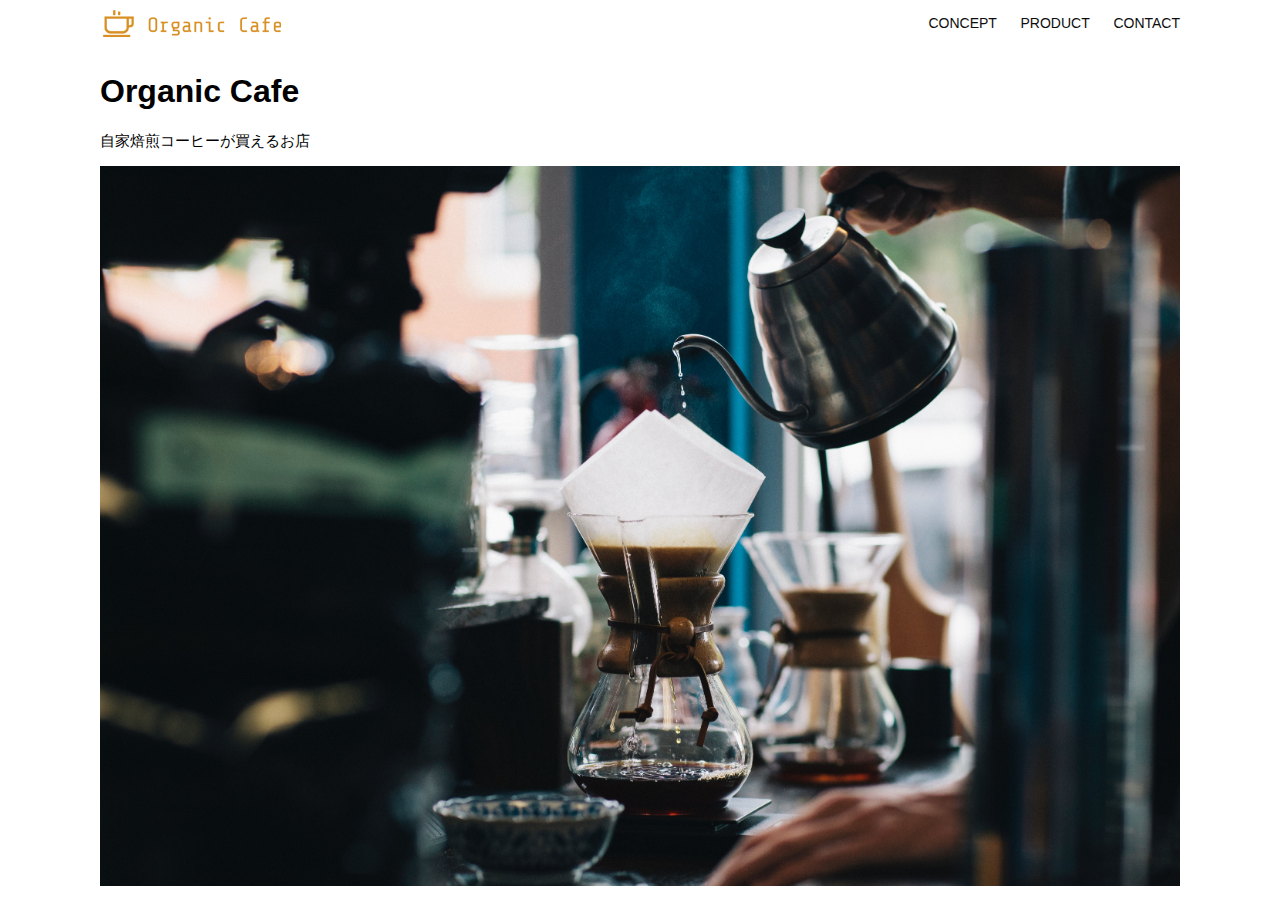
==== html-css-kadai_013/index.html @ bb40d6d4 "Add files via upload" ====
<!DOCTYPE html>
<html>
  <head>
    <title>Organic Cafe</title>
    <meta charset="UTF-8" />
    <meta name="description" content="自家焙煎のコーヒーがお家で楽しめるOrganic Cafe"/>
    <meta name="viewport" content="width=device-width, initial-scale=1.0" />
    <link rel="stylesheet" href="style.css" />
  </head>
  <body>
    <!-- ヘッダー -->
    <header>
      <!-- ロゴ -->
      <a href="index.html" id="logo"><img src="images/logo.png" alt="トップページに戻る"/></a>
      <!-- PC用ナビゲーション -->
      <nav id="nav-pc">
        <a href="index.html#concept">CONCEPT</a>
        <a href="index.html#product">PRODUCT</a>
        <a href="index.html#contact">CONTACT</a>
      </nav>
       <!-- ハンバーガーメニュー画像 -->
        <img id="menu-sp" src="button-menu.png" alt="ナビゲーションを開く" onclick="document.getElementById('nav-sp').style.display = 'block';">
    <!-- ここにSP向けのナビゲーションのコードを追加します -->
     <nav id="nav-sp" style="direction: none;">
<img src="close" src=images="button-close.png" alt="ナビゲーションを閉じる"  onclick="document.getElementById('nav-sp').style.display = 'none';">
<nav id="nav-sp" style="display: none;">
  <img id="close" src="images/button-close.png" alt="ナビゲーションを閉じる" onclick="document.getElementById('nav-sp').style.display = 'none';">
  <a id="logo-sp" href="index.html" onclick="document.getElementById('nav-sp').style.display = 'none';"><img src="images/logo-sp.png" alt="トップページに戻る"></a>
  <a class="menu" href="index.html#concept" onclick="document.getElementById('nav-sp').style.display = 'none';">CONCEPT</a>
  <a class="menu" href="index.html#product" onclick="document.getElementById('nav-sp').style.display = 'none';">PRODUCT</a>
  <a class="menu" href="index.html#contact" onclick="document.getElementById('nav-sp').style.display = 'none';">CONTACT</a>
</nav>
</header>

    <main>
      <article>
        <!-- メインビジュアル -->
        <section id="main-visual">
          <div id="main-message">
            <h1>Organic Cafe</h1>
            <p>自家焙煎コーヒーが買えるお店</p>
          </div>
          <img src="images/main-image.jpg" alt="コーヒーをハンドドリップで淹れる画像"/>
        </section>
      </article>
    </main>
  </body>
</html>
---- html-css-kadai_013/style.css ----
/* PC、スマホ共通スタイル */
body {
  font-family: "Source Sans Pro", "Hiragino Kaku Gothic ProN", Meiryo, Arial,
    sans-serif;
}

p {
  font-size: 15px;
}

#main-visual>img {
  width: 100%;
}

/*================
PC用のスタイル 
=================*/
@media screen and (min-width: 768px) {
  /* 横幅設定 */
  body {
    max-width: 1080px;
    min-width: 960px;
    margin: 0 auto 0 auto;
  }

  /* ヘッダー */
  header {
    display: flex;
    justify-content: space-between;
  }

  /* ナビゲーションのレイアウト */
  #nav-pc {
    text-align: right;
    font-size: 14px;
    padding-top: 15px;
  }

  /* ナビゲーションのリンクの装飾設定 */
  #nav-pc>a {
    text-decoration: none;
    margin-left: 20px;
  }

  #nav-pc>a:link {
    color: #0d0d0d;
  }

  #nav-pc>a:visited {
    color: #0d0d0d;
  }

  #nav-pc>a:hover {
    color: #0d0d0d;
    text-decoration: underline;
  }

  #nav-pc>a:active {
    color: #0d0d0d;
  }
}
@media only screen and (max-width: 767px) {
  /* body要素のスタイル */
  body {
    min-width: 375px;
    margin: 0;
  }
#nav-pc{
  display: none;
}
/* ハンバーガーメニューのスタイル */
#menu-sp {
  float: right;
  padding: 0;
}
/* スマホ用ナビゲーションのスタイル */
#nav-sp {
  background-color: #ce933e;
  position: absolute;
  left: 0;
  top: 0;
  height: 100%;
  width: 100%;
  display: none;
  z-index: 100;
}

/* 閉じるボタンのスタイル */
#close {
    position: adsolute;
    top: 20px;
    right: 20px;
  }

  /* ナビゲーションメニュー用ロゴのスタイル */
  #logo-sp {
    margin: 80px 0 30px 20px;
  }

  /* ナビゲーションのリンクの装飾設定 */
  #nav-sp > a {
    display: block;
  }

  #nav-sp > a:link {
    color: #ffffff;
  }
  #nav-sp > a:visited {
    color: #ffffff;
  }
  #nav-sp > a:hover {
    color: #ffffff;
    text-decoration: underline;
  }
  #nav-sp > a:active {
    color: #ffffff;
  }
  #nav-sp > .menu {
    text-decoration: none;
    display: block;
    margin: 0 20px 0 20px;
    height: 44px;
    font-size: 16px;
    background-image: url("images/arrow.png");
    background-repeat: no-repeat;
    background-position: right top;
  }
}
/* PCの画面幅の場合にSPのナビゲーションを非表示にする */
@media only screen and (min-width: 768px) {
  #menu-sp {
    display: none;
  }
  #nav-sp {
    display: none;
  }
}
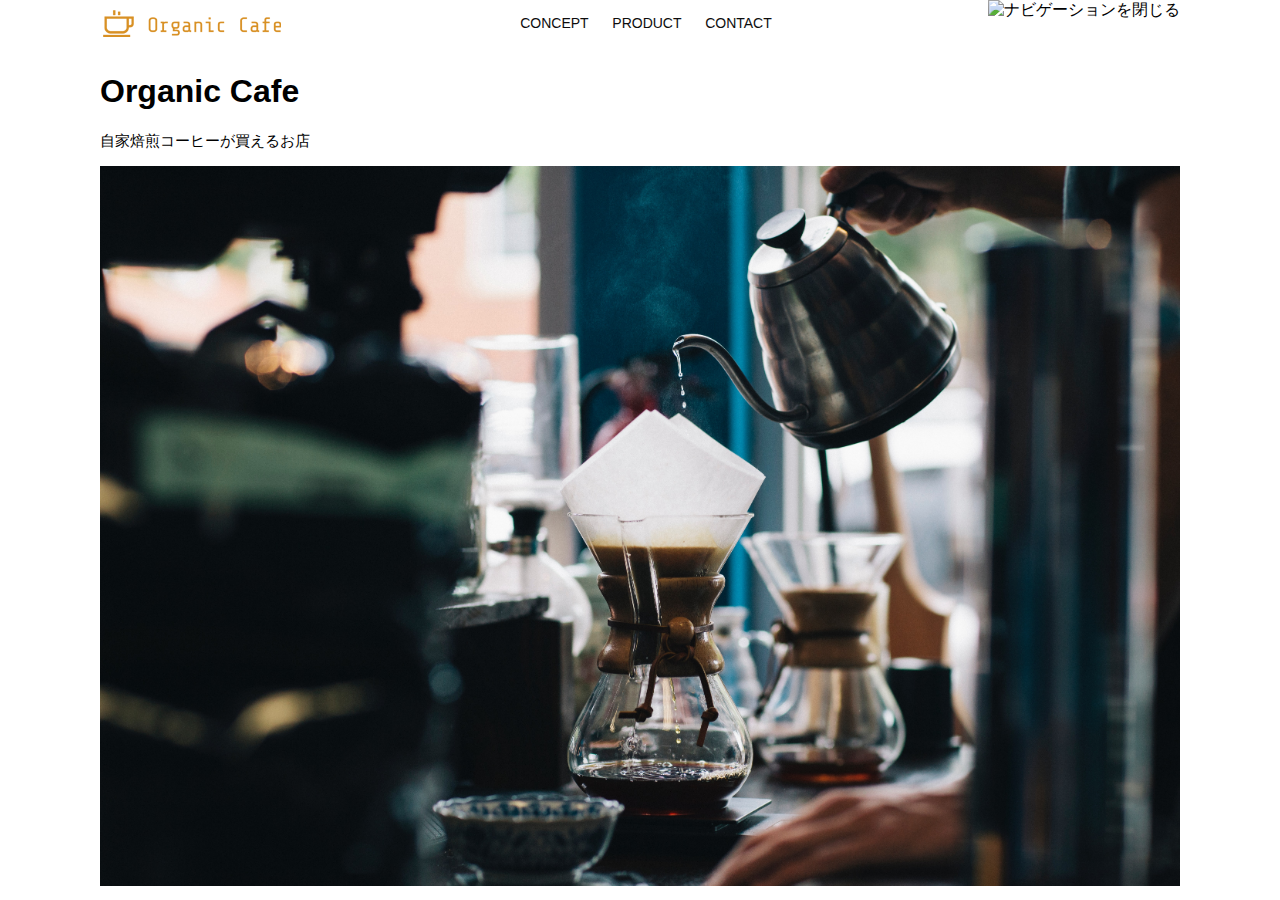
==== commit fd0f2c2b: "Add files via upload" ====
--- a/html-css-kadai_013/index.html
+++ b/html-css-kadai_013/index.html
@@ -19,11 +19,11 @@
         <a href="index.html#contact">CONTACT</a>
       </nav>
        <!-- ハンバーガーメニュー画像 -->
-        <img id="menu-sp" src="button-menu.png" alt="ナビゲーションを開く" onclick="document.getElementById('nav-sp').style.display = 'block';">
+        <img id="menu-sp" src="images/button-menu.png" alt="ナビゲーションを開く" onclick="document.getElementById('nav-sp').style.display = 'block';">
     <!-- ここにSP向けのナビゲーションのコードを追加します -->
      <nav id="nav-sp" style="direction: none;">
 <img src="close" src=images="button-close.png" alt="ナビゲーションを閉じる"  onclick="document.getElementById('nav-sp').style.display = 'none';">
-<nav id="nav-sp" style="display: none;">
+<nav id="nav-sp-duplicate" style="display: none;">
   <img id="close" src="images/button-close.png" alt="ナビゲーションを閉じる" onclick="document.getElementById('nav-sp').style.display = 'none';">
   <a id="logo-sp" href="index.html" onclick="document.getElementById('nav-sp').style.display = 'none';"><img src="images/logo-sp.png" alt="トップページに戻る"></a>
   <a class="menu" href="index.html#concept" onclick="document.getElementById('nav-sp').style.display = 'none';">CONCEPT</a>
--- a/html-css-kadai_013/style.css
+++ b/html-css-kadai_013/style.css
@@ -131,7 +131,19 @@
   #menu-sp {
     display: none;
   }
-  #nav-sp {
+  #nav-sp-duplicate {
     display: none;
   }
 }
+
+/* デフォルトでは非表示 */
+#close {
+  display: none;
+}
+
+/* スマートフォンなど小さい画面の時のみ表示 */
+@media only screen and (max-width: 767px) {
+  #close {
+    display: block; /* または必要な表示方法 */
+  }
+}
